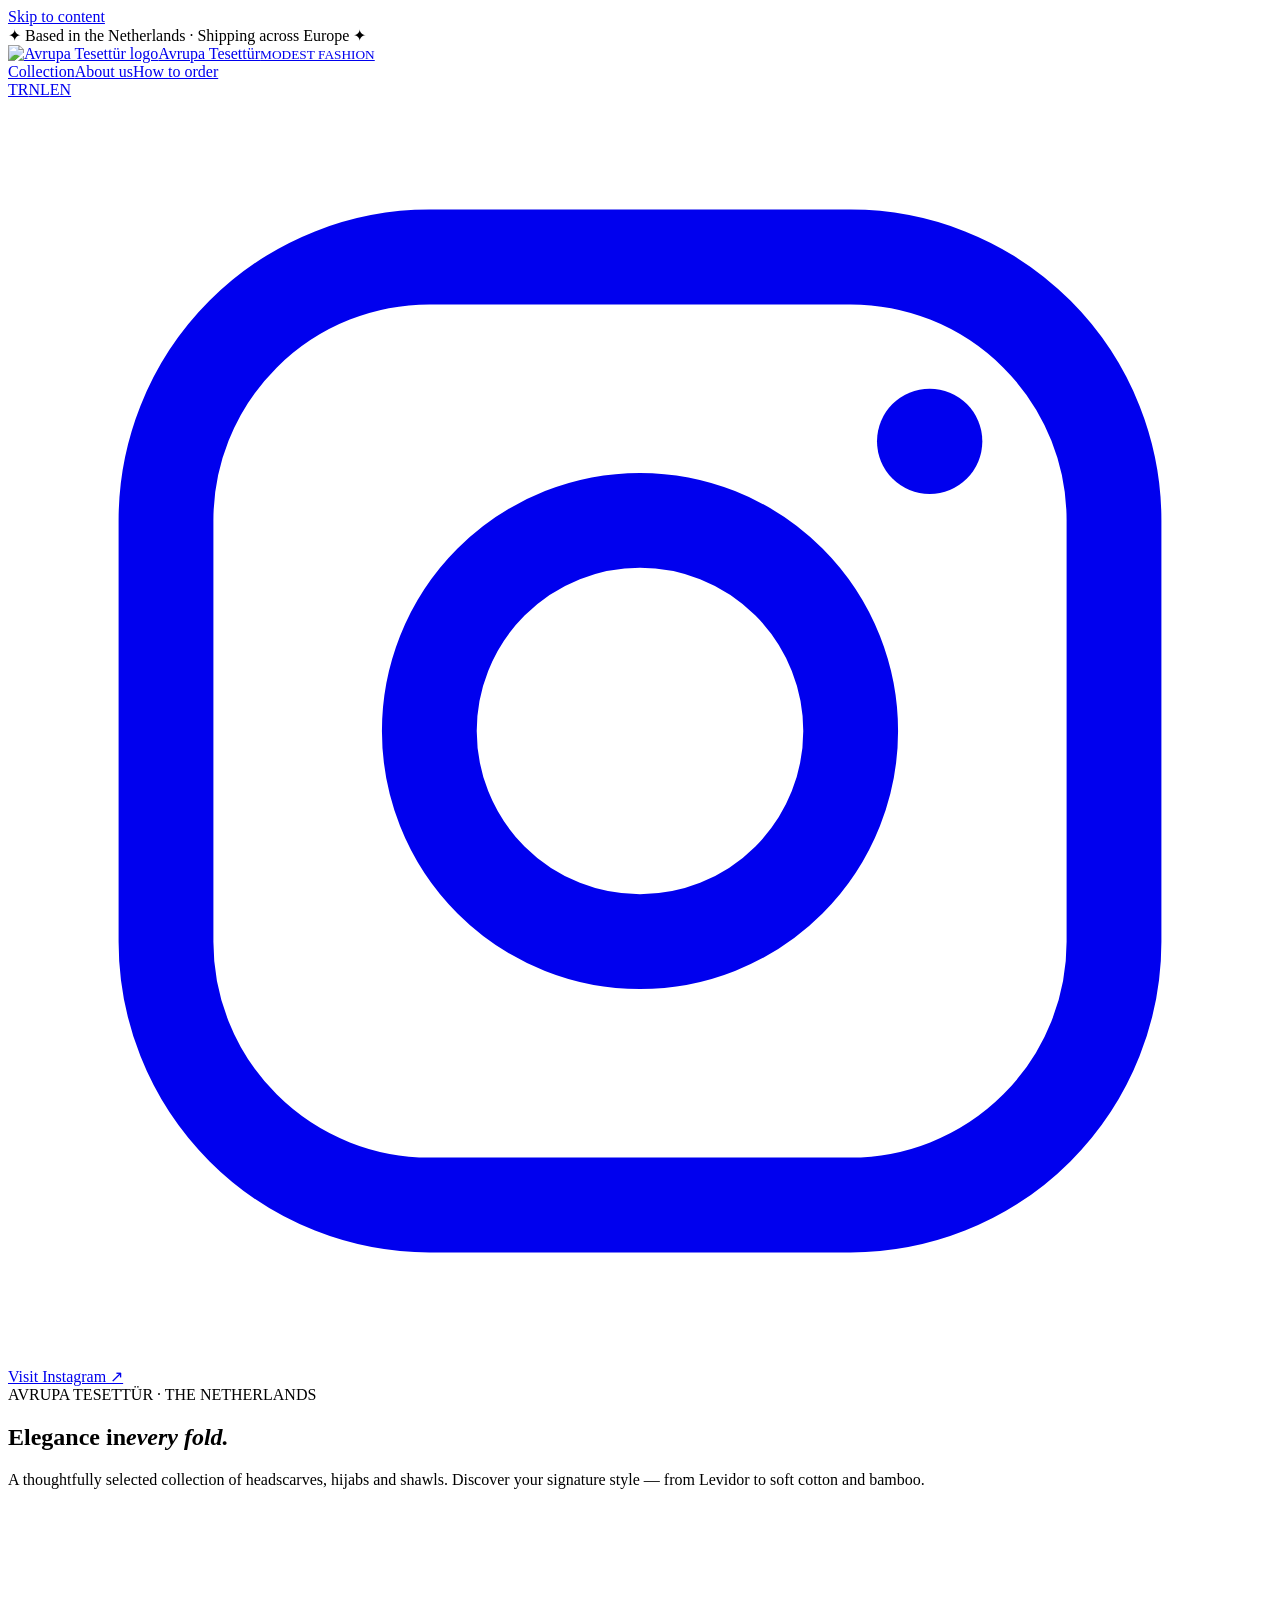
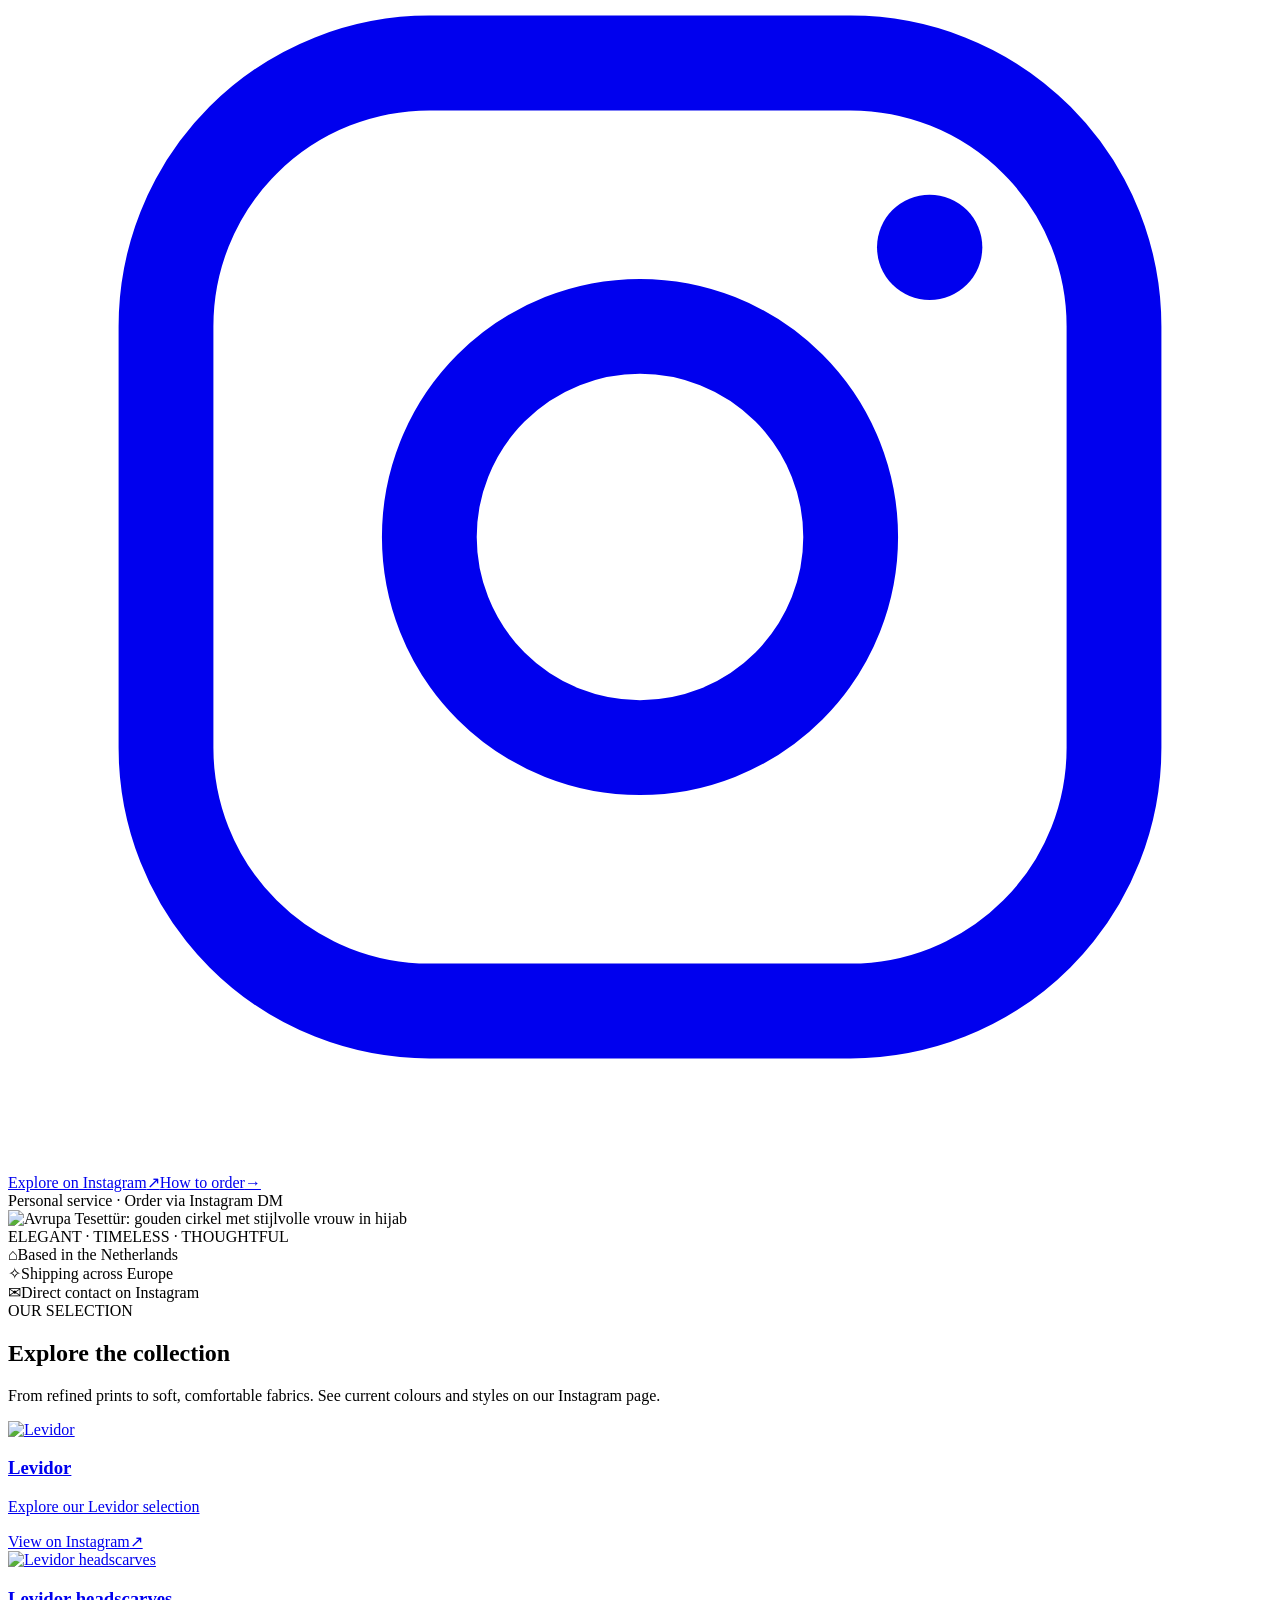
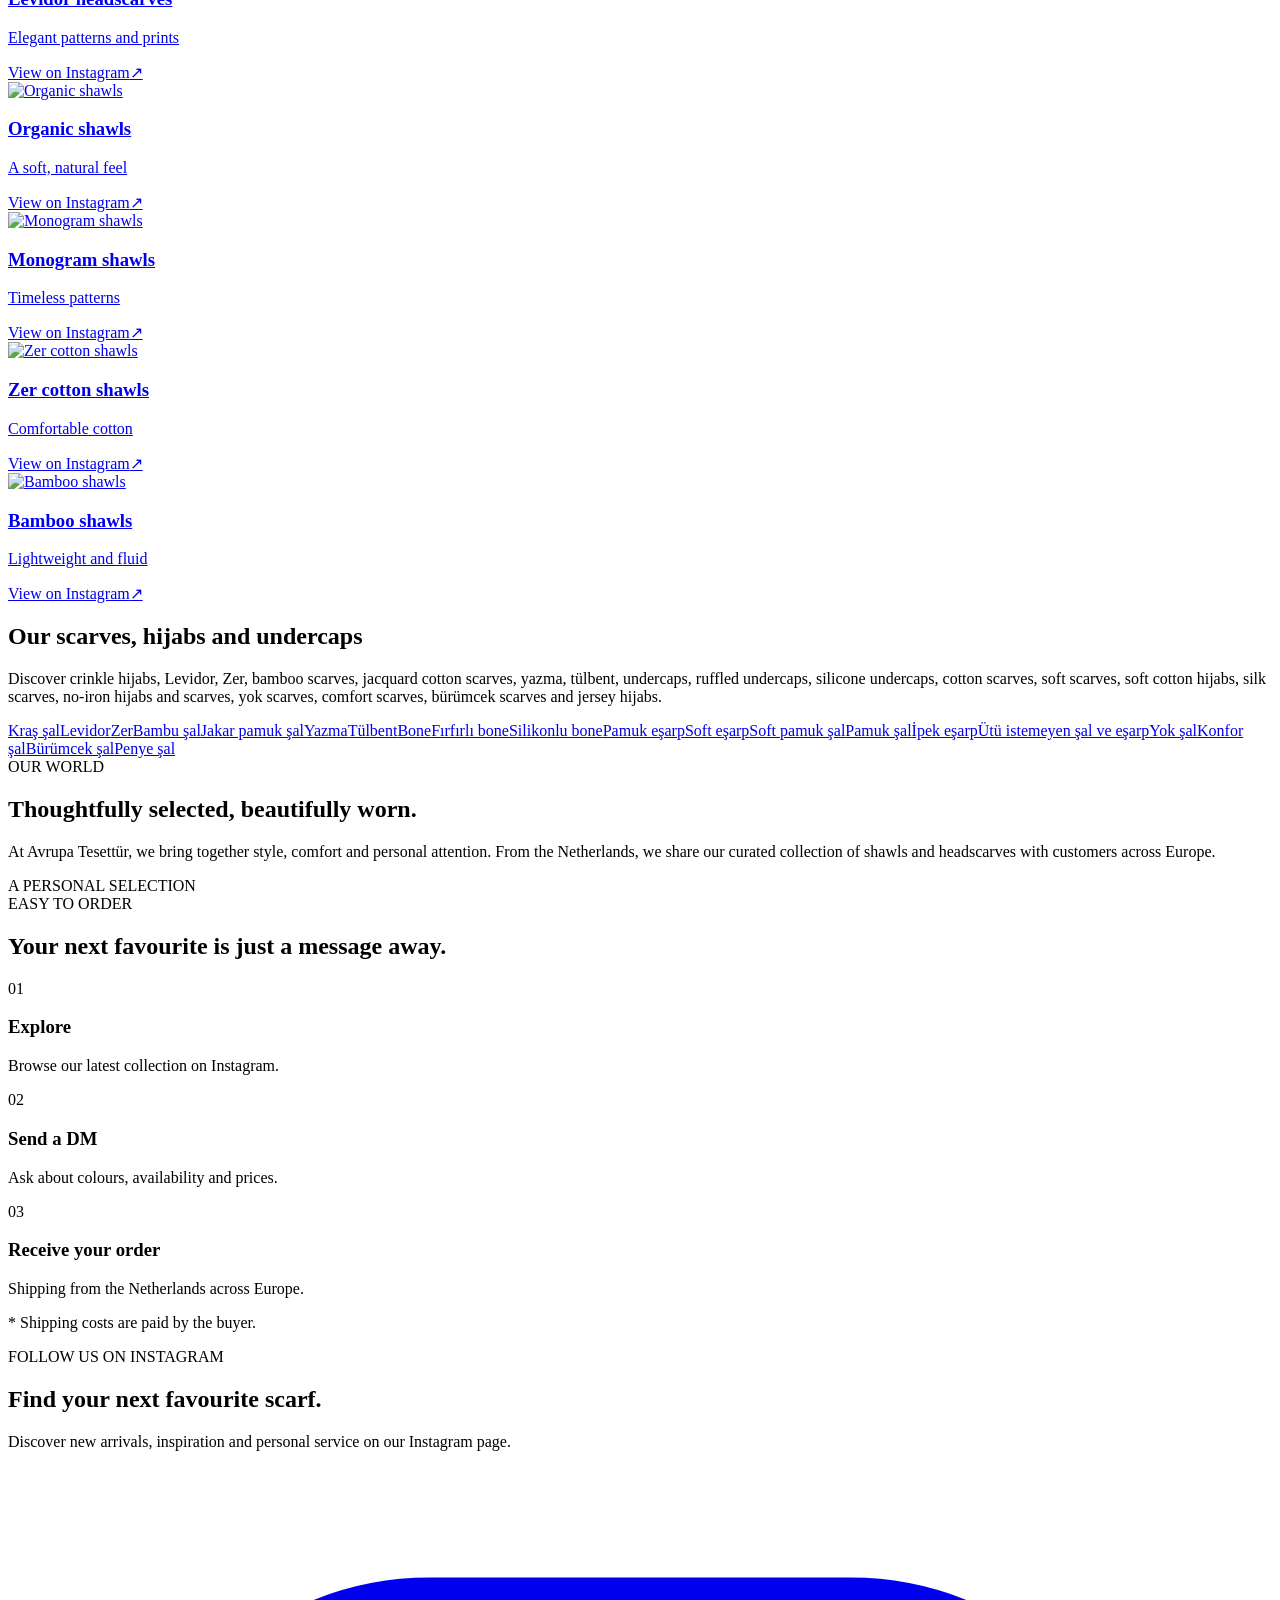
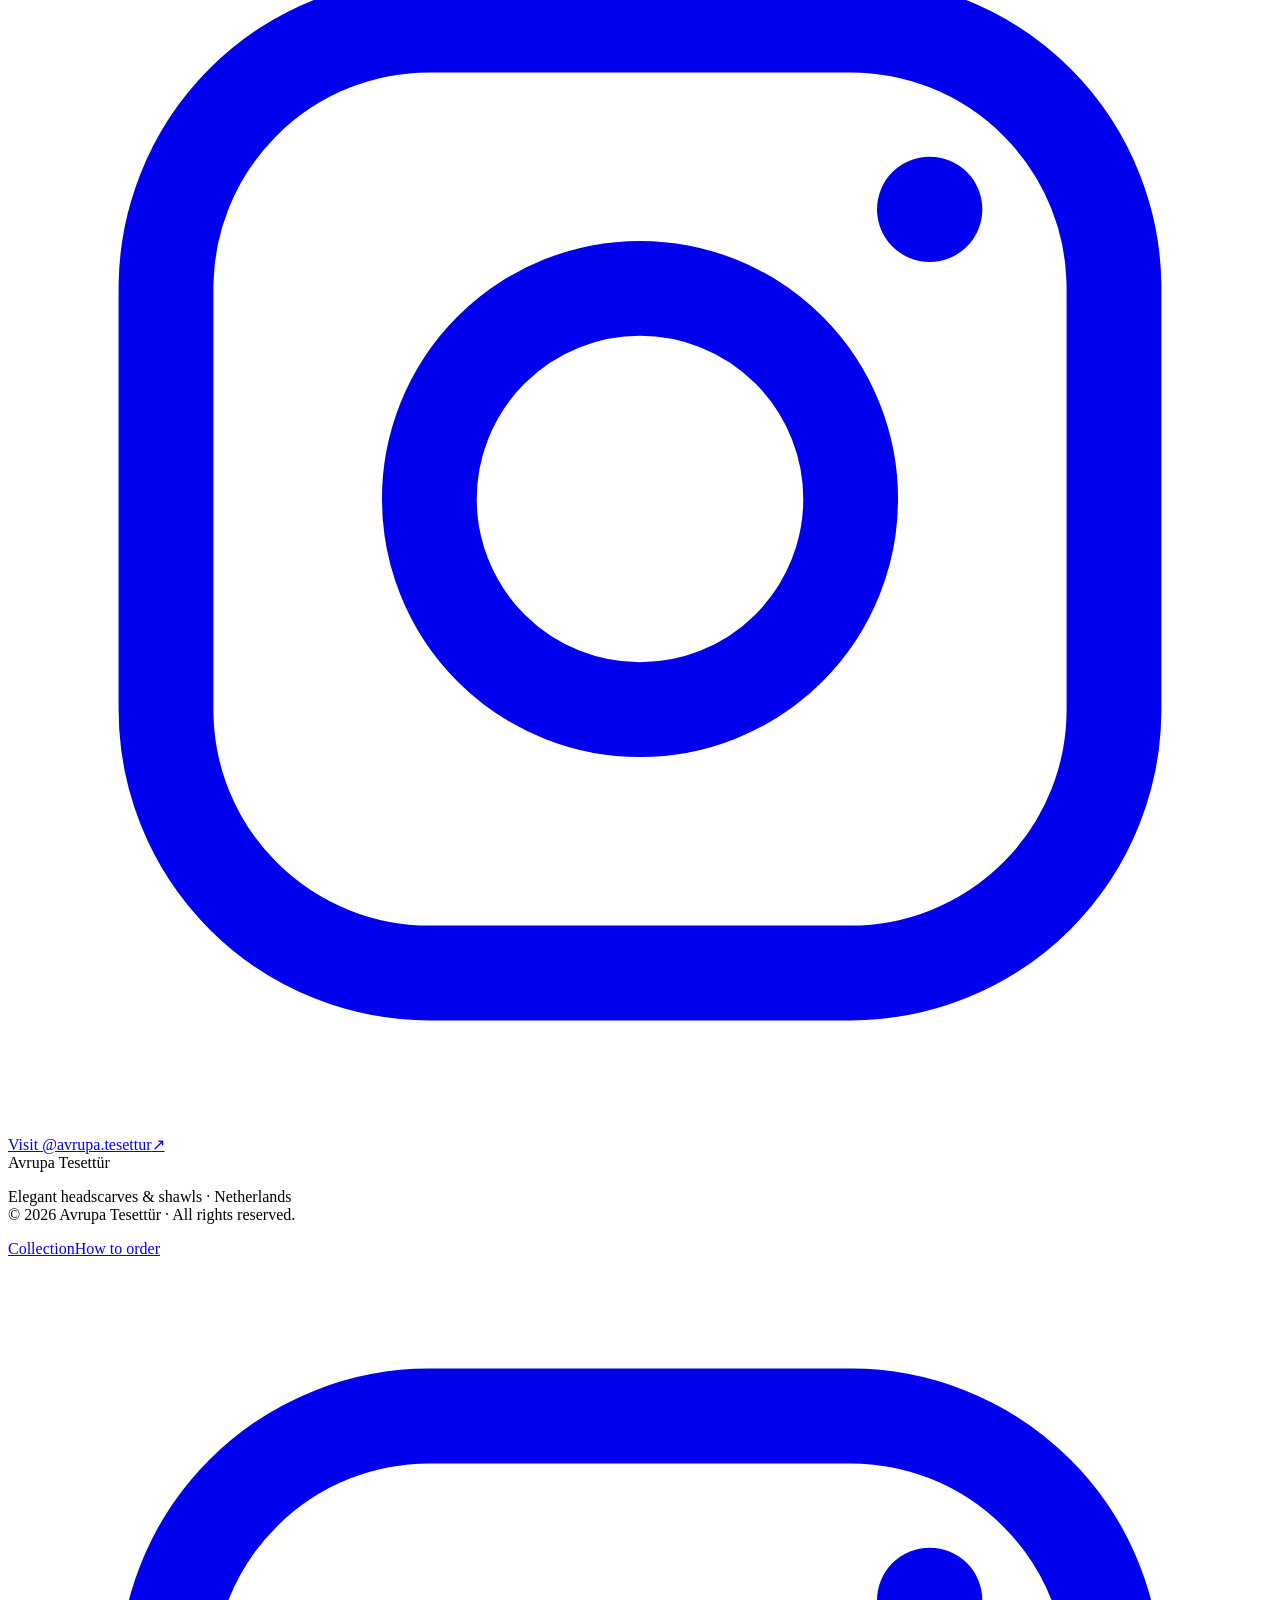
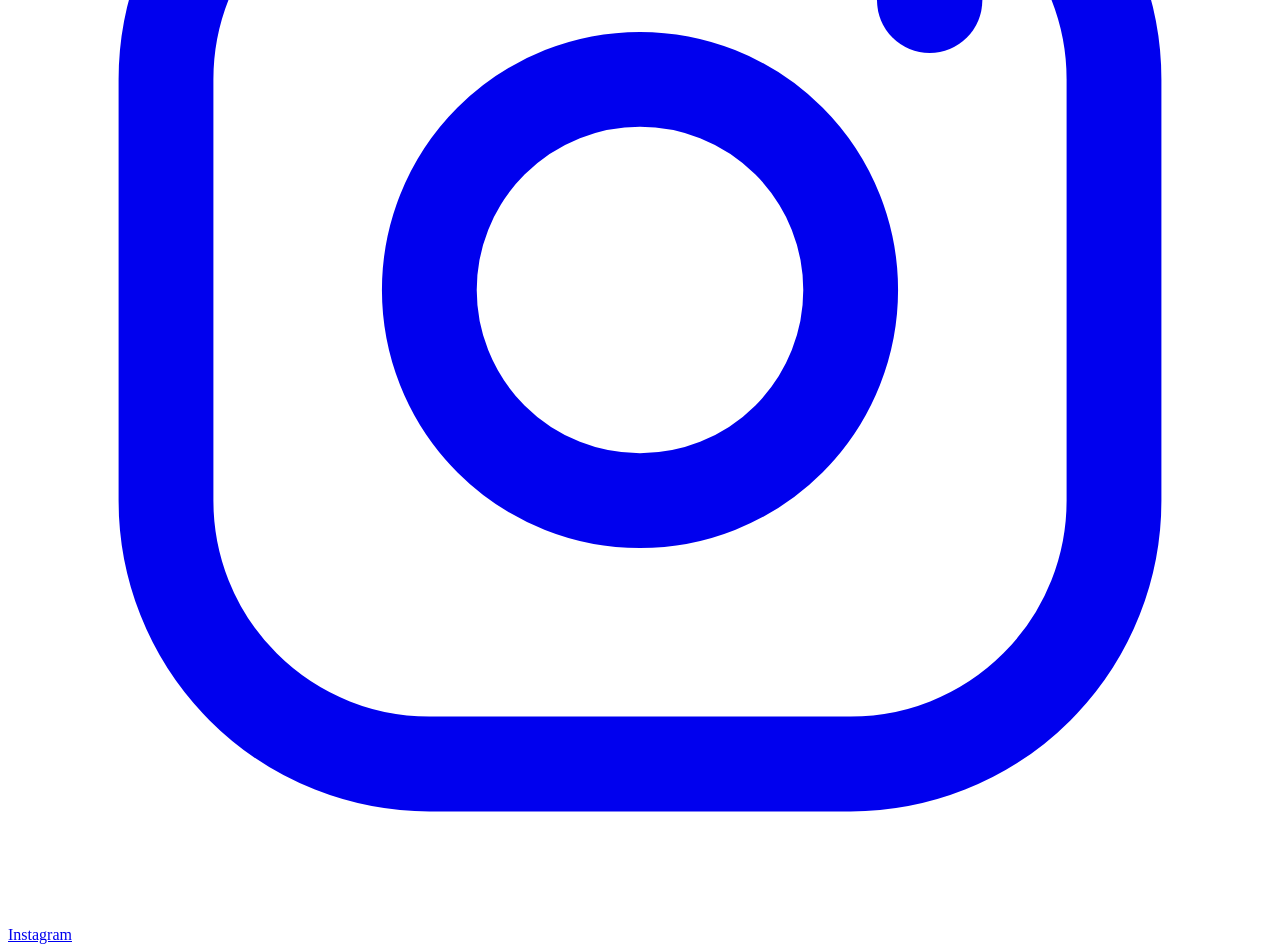
==== en/index.html @ 4cc17f1e "Add en/index.html" ====
<!DOCTYPE html>

<html lang="en">
<head>
<meta charset="utf-8"/>
<meta content="width=device-width, initial-scale=1" name="viewport"/>
<meta content="#f6f0e7" name="theme-color"/>
<meta content="index,follow,max-image-preview:large" name="robots"/>
<title>Levidor Hijabs, Headscarves &amp; Shawls | Avrupa Tesettür Netherlands</title>
<meta content="Discover Levidor headscarves, elegant hijabs, organic, cotton and bamboo shawls at Avrupa Tesettür. Based in the Netherlands, shipping across Europe. Order via Instagram." name="description"/>
<meta content="website" property="og:type"/>
<meta content="en_GB" property="og:locale"/>
<meta content="Avrupa Tesettür" property="og:site_name"/>
<meta content="Levidor Hijabs, Headscarves &amp; Shawls | Avrupa Tesettür Netherlands" property="og:title"/>
<meta content="Discover Levidor headscarves, elegant hijabs, organic, cotton and bamboo shawls at Avrupa Tesettür. Based in the Netherlands, shipping across Europe. Order via Instagram." property="og:description"/>
<meta content="summary_large_image" name="twitter:card"/>
<link href="../assets/favicon.png" rel="icon" type="image/png"/>
<link as="image" href="../assets/logo.webp" rel="preload"/>
<link href="../assets/styles.css" rel="stylesheet"/>
<script type="application/ld+json">{"@context": "https://schema.org", "@type": "Organization", "name": "Avrupa Tesettür", "description": "Discover Levidor headscarves, elegant hijabs, organic, cotton and bamboo shawls at Avrupa Tesettür. Based in the Netherlands, shipping across Europe. Order via Instagram.", "sameAs": ["https://www.instagram.com/avrupa.tesettur/"], "areaServed": {"@type": "Place", "name": "Europe"}, "knowsLanguage": ["nl", "en", "tr"]}</script>
</head>
<body>
<a class="skip" href="#main">Skip to content</a>
<div class="announcement">✦ <span></span>Based in the Netherlands · Shipping across Europe<span></span> ✦</div>
<header class="header"><div class="wrap header-inner">
<a aria-label="Avrupa Tesettür" class="brand" href="./"><img alt="Avrupa Tesettür logo" height="56" src="../assets/logo.webp" width="56"/><span class="brand-name">Avrupa Tesettür<small>MODEST FASHION</small></span></a>
<nav aria-label="Main navigation" class="nav"><a href="#collectie">Collection</a><a href="#over-ons">About us</a><a href="#bestellen">How to order</a></nav>
<div class="header-right"><div aria-label="Choose language" class="langs"><a data-lang="tr" href="../" hreflang="tr" lang="tr">TR</a><a data-lang="nl" href="../nl/" hreflang="nl" lang="nl">NL</a><a aria-current="page" data-lang="en" href="./" hreflang="en" lang="en">EN</a></div><a class="header-cta" href="https://www.instagram.com/avrupa.tesettur/" rel="noopener noreferrer" target="_blank"><svg aria-hidden="true" class="insta-icon" fill="none" stroke="currentColor" stroke-width="1.8" viewbox="0 0 24 24"><rect height="18" rx="5" width="18" x="3" y="3"></rect><circle cx="12" cy="12" r="4"></circle><circle cx="17.5" cy="6.5" fill="currentColor" r="1" stroke="none"></circle></svg>Visit Instagram ↗</a></div>
</div></header>
<main id="main">
<section class="hero"><div class="wrap hero-grid"><div class="hero-content"><div class="eyebrow">AVRUPA TESETTÜR · THE NETHERLANDS</div><h1>Elegance in<em>every fold.</em></h1><p class="hero-lead">A thoughtfully selected collection of headscarves, hijabs and shawls. Discover your signature style — from Levidor to soft cotton and bamboo.</p><div class="buttons"><a class="btn btn-dark" href="https://www.instagram.com/avrupa.tesettur/" rel="noopener noreferrer" target="_blank"><svg aria-hidden="true" class="insta-icon" fill="none" stroke="currentColor" stroke-width="1.8" viewbox="0 0 24 24"><rect height="18" rx="5" width="18" x="3" y="3"></rect><circle cx="12" cy="12" r="4"></circle><circle cx="17.5" cy="6.5" fill="currentColor" r="1" stroke="none"></circle></svg>Explore on Instagram<span aria-hidden="true" class="arrow">↗</span></a><a class="btn btn-outline" href="#bestellen">How to order<span aria-hidden="true" class="arrow">→</span></a></div><div class="hero-foot"><span class="dot"></span>Personal service · Order via Instagram DM</div></div><div class="hero-visual"><img alt="Avrupa Tesettür: gouden cirkel met stijlvolle vrouw in hijab" class="hero-logo" height="445" src="../assets/logo.webp" width="445"/><div class="round-stamp">ELEGANT · TIMELESS · THOUGHTFUL</div></div></div></section>
<div class="trust"><div class="wrap trust-grid"><div class="trust-item"><span aria-hidden="true" class="trust-icon">⌂</span>Based in the Netherlands</div><div class="trust-item"><span aria-hidden="true" class="trust-icon">✧</span>Shipping across Europe</div><div class="trust-item"><span aria-hidden="true" class="trust-icon">✉</span>Direct contact on Instagram</div></div></div>
<section class="section collection" id="collectie"><div class="wrap"><div class="section-head"><div class="section-kicker">OUR SELECTION</div><h2>Explore the collection</h2><p>From refined prints to soft, comfortable fabrics. See current colours and styles on our Instagram page.</p></div><div class="cards"><a aria-label="Levidor — View on Instagram" class="collection-card" href="https://www.instagram.com/avrupa.tesettur/" rel="noopener noreferrer" target="_blank"><img alt="Levidor" height="94" loading="lazy" src="../assets/collection-1.webp" width="94"/><div class="card-info"><h3>Levidor</h3><p>Explore our Levidor selection</p><span class="card-link">View on Instagram<span aria-hidden="true">↗</span></span></div></a>
<a aria-label="Levidor headscarves — View on Instagram" class="collection-card" href="https://www.instagram.com/avrupa.tesettur/" rel="noopener noreferrer" target="_blank"><img alt="Levidor headscarves" height="94" loading="lazy" src="../assets/collection-2.webp" width="94"/><div class="card-info"><h3>Levidor headscarves</h3><p>Elegant patterns and prints</p><span class="card-link">View on Instagram<span aria-hidden="true">↗</span></span></div></a>
<a aria-label="Organic shawls — View on Instagram" class="collection-card" href="https://www.instagram.com/avrupa.tesettur/" rel="noopener noreferrer" target="_blank"><img alt="Organic shawls" height="94" loading="lazy" src="../assets/collection-3.webp" width="94"/><div class="card-info"><h3>Organic shawls</h3><p>A soft, natural feel</p><span class="card-link">View on Instagram<span aria-hidden="true">↗</span></span></div></a>
<a aria-label="Monogram shawls — View on Instagram" class="collection-card" href="https://www.instagram.com/avrupa.tesettur/" rel="noopener noreferrer" target="_blank"><img alt="Monogram shawls" height="94" loading="lazy" src="../assets/collection-4.webp" width="94"/><div class="card-info"><h3>Monogram shawls</h3><p>Timeless patterns</p><span class="card-link">View on Instagram<span aria-hidden="true">↗</span></span></div></a>
<a aria-label="Zer cotton shawls — View on Instagram" class="collection-card" href="https://www.instagram.com/avrupa.tesettur/" rel="noopener noreferrer" target="_blank"><img alt="Zer cotton shawls" height="94" loading="lazy" src="../assets/collection-5.webp" width="94"/><div class="card-info"><h3>Zer cotton shawls</h3><p>Comfortable cotton</p><span class="card-link">View on Instagram<span aria-hidden="true">↗</span></span></div></a>
<a aria-label="Bamboo shawls — View on Instagram" class="collection-card" href="https://www.instagram.com/avrupa.tesettur/" rel="noopener noreferrer" target="_blank"><img alt="Bamboo shawls" height="94" loading="lazy" src="../assets/collection-6.webp" width="94"/><div class="card-info"><h3>Bamboo shawls</h3><p>Lightweight and fluid</p><span class="card-link">View on Instagram<span aria-hidden="true">↗</span></span></div></a></div></div></section><section class="section product-keywords" id="urunler"><div class="wrap"><div class="section-head"><h2>Our scarves, hijabs and undercaps</h2><p>Discover crinkle hijabs, Levidor, Zer, bamboo scarves, jacquard cotton scarves, yazma, tülbent, undercaps, ruffled undercaps, silicone undercaps, cotton scarves, soft scarves, soft cotton hijabs, silk scarves, no-iron hijabs and scarves, yok scarves, comfort scarves, bürümcek scarves and jersey hijabs.</p></div><div class="keyword-grid"><a class="keyword-chip" href="https://www.instagram.com/avrupa.tesettur/" rel="noopener noreferrer" target="_blank">Kraş şal</a><a class="keyword-chip" href="https://www.instagram.com/avrupa.tesettur/" rel="noopener noreferrer" target="_blank">Levidor</a><a class="keyword-chip" href="https://www.instagram.com/avrupa.tesettur/" rel="noopener noreferrer" target="_blank">Zer</a><a class="keyword-chip" href="https://www.instagram.com/avrupa.tesettur/" rel="noopener noreferrer" target="_blank">Bambu şal</a><a class="keyword-chip" href="https://www.instagram.com/avrupa.tesettur/" rel="noopener noreferrer" target="_blank">Jakar pamuk şal</a><a class="keyword-chip" href="https://www.instagram.com/avrupa.tesettur/" rel="noopener noreferrer" target="_blank">Yazma</a><a class="keyword-chip" href="https://www.instagram.com/avrupa.tesettur/" rel="noopener noreferrer" target="_blank">Tülbent</a><a class="keyword-chip" href="https://www.instagram.com/avrupa.tesettur/" rel="noopener noreferrer" target="_blank">Bone</a><a class="keyword-chip" href="https://www.instagram.com/avrupa.tesettur/" rel="noopener noreferrer" target="_blank">Fırfırlı bone</a><a class="keyword-chip" href="https://www.instagram.com/avrupa.tesettur/" rel="noopener noreferrer" target="_blank">Silikonlu bone</a><a class="keyword-chip" href="https://www.instagram.com/avrupa.tesettur/" rel="noopener noreferrer" target="_blank">Pamuk eşarp</a><a class="keyword-chip" href="https://www.instagram.com/avrupa.tesettur/" rel="noopener noreferrer" target="_blank">Soft eşarp</a><a class="keyword-chip" href="https://www.instagram.com/avrupa.tesettur/" rel="noopener noreferrer" target="_blank">Soft pamuk şal</a><a class="keyword-chip" href="https://www.instagram.com/avrupa.tesettur/" rel="noopener noreferrer" target="_blank">Pamuk şal</a><a class="keyword-chip" href="https://www.instagram.com/avrupa.tesettur/" rel="noopener noreferrer" target="_blank">İpek eşarp</a><a class="keyword-chip" href="https://www.instagram.com/avrupa.tesettur/" rel="noopener noreferrer" target="_blank">Ütü istemeyen şal ve eşarp</a><a class="keyword-chip" href="https://www.instagram.com/avrupa.tesettur/" rel="noopener noreferrer" target="_blank">Yok şal</a><a class="keyword-chip" href="https://www.instagram.com/avrupa.tesettur/" rel="noopener noreferrer" target="_blank">Konfor şal</a><a class="keyword-chip" href="https://www.instagram.com/avrupa.tesettur/" rel="noopener noreferrer" target="_blank">Bürümcek şal</a><a class="keyword-chip" href="https://www.instagram.com/avrupa.tesettur/" rel="noopener noreferrer" target="_blank">Penye şal</a></div></div></section>
<section class="about" id="over-ons"><div class="wrap about-inner"><div><div class="section-kicker">OUR WORLD</div><h2>Thoughtfully selected, beautifully worn.</h2><p>At Avrupa Tesettür, we bring together style, comfort and personal attention. From the Netherlands, we share our curated collection of shawls and headscarves with customers across Europe.</p></div><div class="about-mark"><div>A PERSONAL SELECTION</div></div></div></section>
<section class="section how" id="bestellen"><div class="wrap"><div class="section-head"><div class="section-kicker">EASY TO ORDER</div><h2>Your next favourite is just a message away.</h2></div><div class="steps"><div class="step"><span class="step-num">01</span><h3>Explore</h3><p>Browse our latest collection on Instagram.</p></div>
<div class="step"><span class="step-num">02</span><h3>Send a DM</h3><p>Ask about colours, availability and prices.</p></div>
<div class="step"><span class="step-num">03</span><h3>Receive your order</h3><p>Shipping from the Netherlands across Europe.</p></div></div><p class="shipping">* Shipping costs are paid by the buyer.</p></div></section>
<section class="final"><div class="section-kicker">FOLLOW US ON INSTAGRAM</div><h2>Find your next favourite scarf.</h2><p>Discover new arrivals, inspiration and personal service on our Instagram page.</p><a class="btn btn-dark" href="https://www.instagram.com/avrupa.tesettur/" rel="noopener noreferrer" target="_blank"><svg aria-hidden="true" class="insta-icon" fill="none" stroke="currentColor" stroke-width="1.8" viewbox="0 0 24 24"><rect height="18" rx="5" width="18" x="3" y="3"></rect><circle cx="12" cy="12" r="4"></circle><circle cx="17.5" cy="6.5" fill="currentColor" r="1" stroke="none"></circle></svg>Visit @avrupa.tesettur<span aria-hidden="true" class="arrow">↗</span></a></section>
</main>
<footer class="footer"><div class="wrap footer-inner"><div><div class="brand-name">Avrupa Tesettür</div><p>Elegant headscarves &amp; shawls · Netherlands<br/>© 2026 Avrupa Tesettür · All rights reserved.</p></div><div class="footer-links"><a href="#collectie">Collection</a><a href="#bestellen">How to order</a><a href="https://www.instagram.com/avrupa.tesettur/" rel="noopener noreferrer" target="_blank"><svg aria-hidden="true" class="insta-icon" fill="none" stroke="currentColor" stroke-width="1.8" viewbox="0 0 24 24"><rect height="18" rx="5" width="18" x="3" y="3"></rect><circle cx="12" cy="12" r="4"></circle><circle cx="17.5" cy="6.5" fill="currentColor" r="1" stroke="none"></circle></svg>Instagram</a></div></div></footer>
</body>
</html>
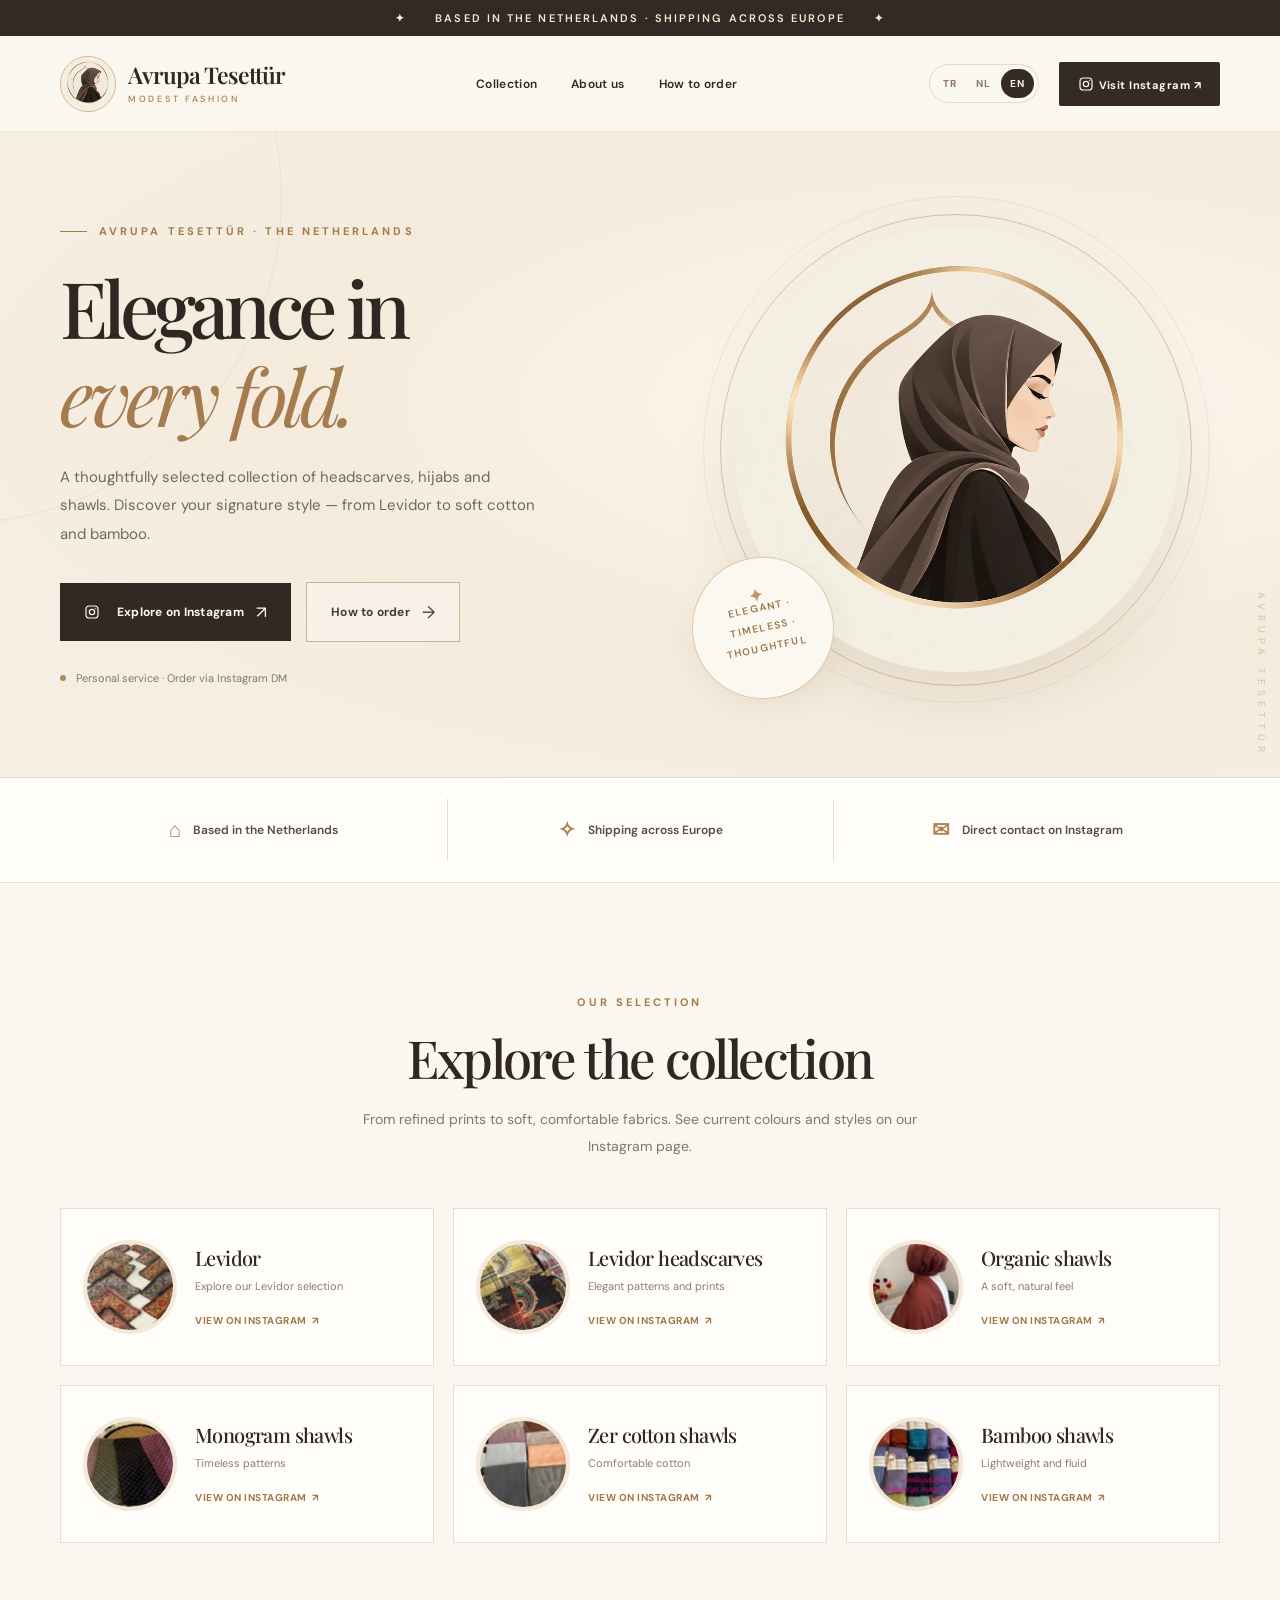
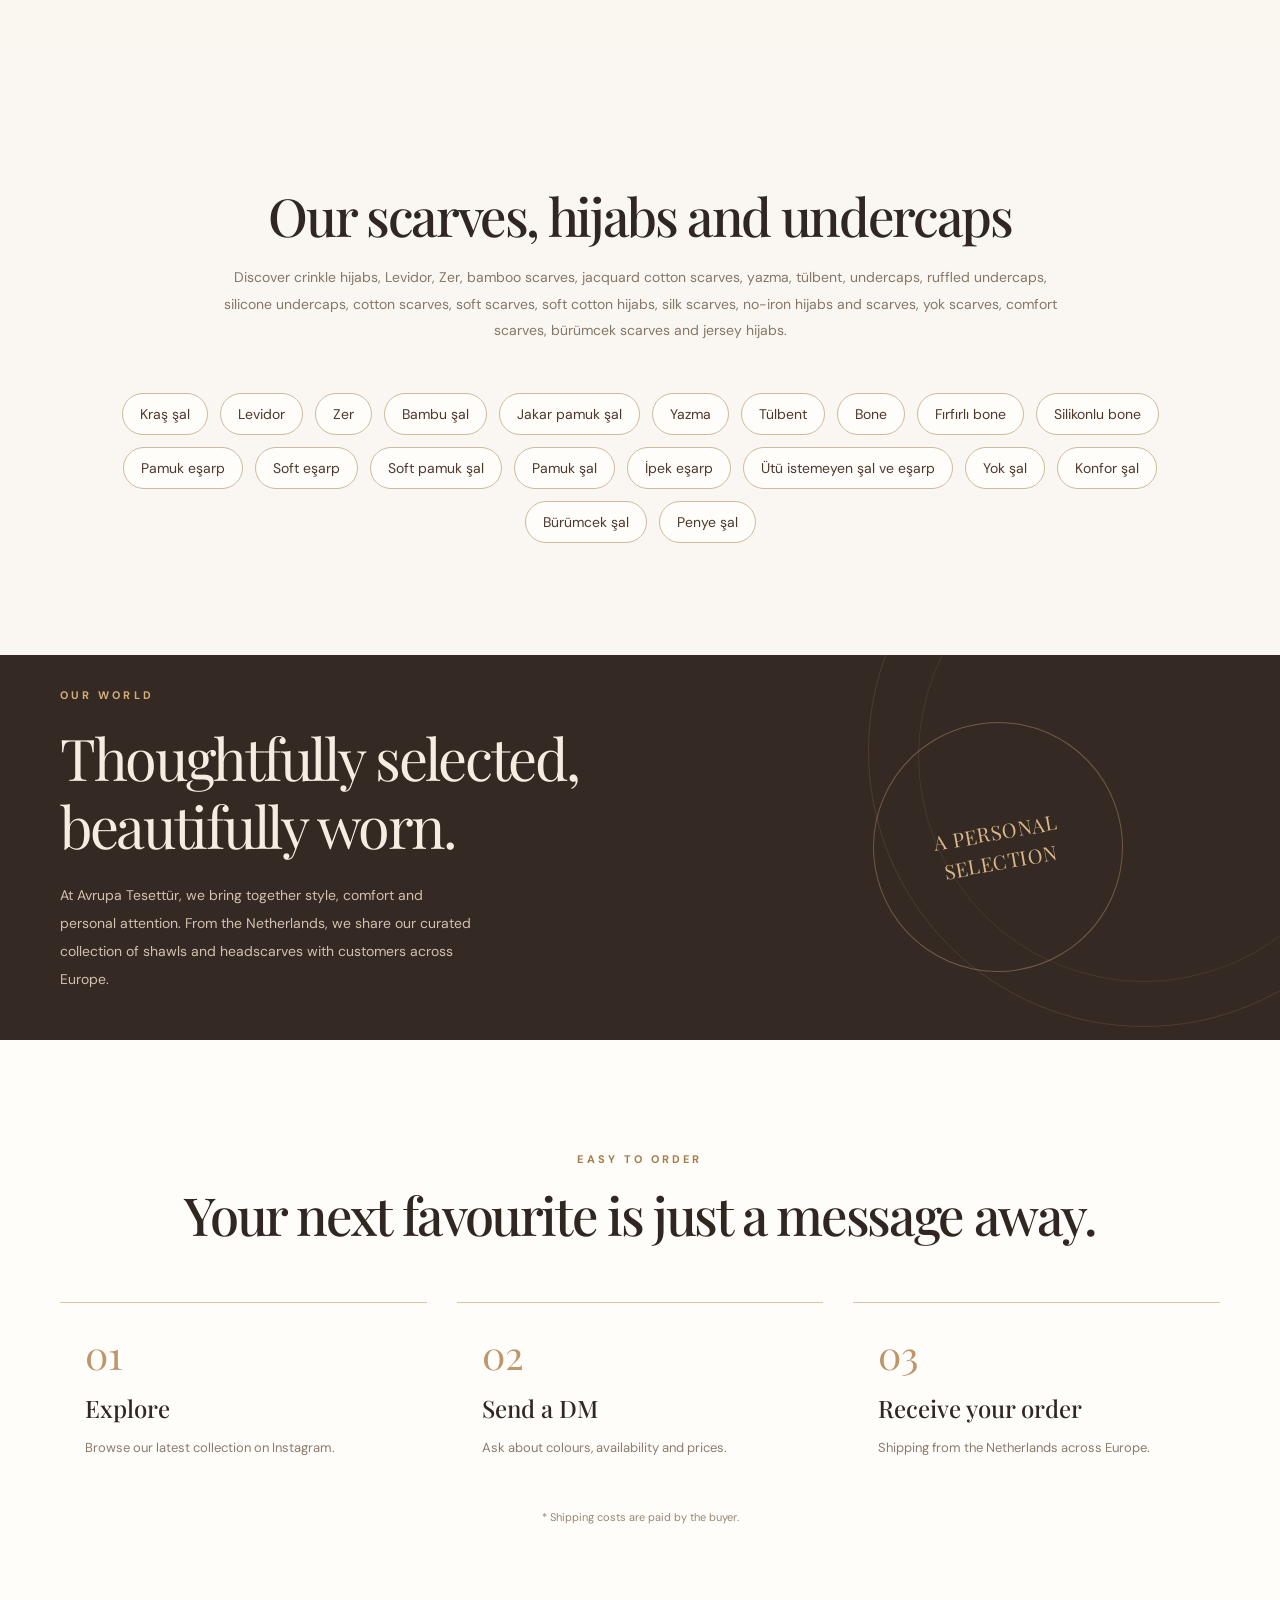
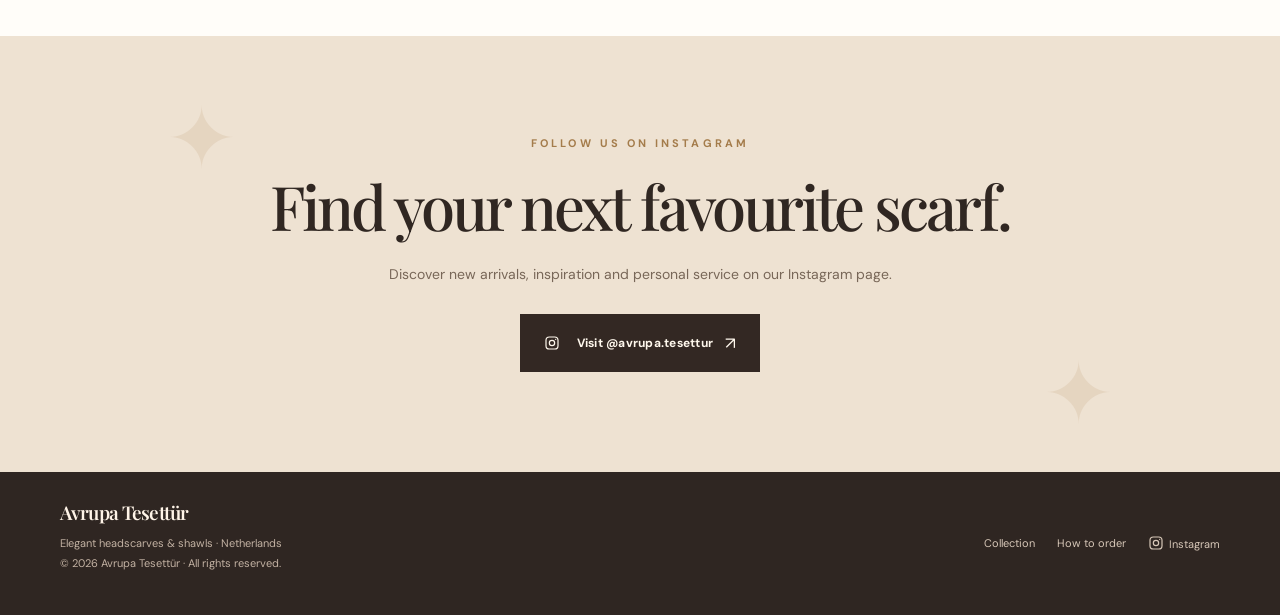
==== commit 5edec0d8: "SEO: add canonical and hreflang to en/index.html" ====
--- a/en/index.html
+++ b/en/index.html
@@ -14,6 +14,11 @@
 <meta content="Levidor Hijabs, Headscarves &amp; Shawls | Avrupa Tesettür Netherlands" property="og:title"/>
 <meta content="Discover Levidor headscarves, elegant hijabs, organic, cotton and bamboo shawls at Avrupa Tesettür. Based in the Netherlands, shipping across Europe. Order via Instagram." property="og:description"/>
 <meta content="summary_large_image" name="twitter:card"/>
+<link rel="canonical" href="https://avrupatesettur.github.io/en/"/>
+<link rel="alternate" hreflang="tr" href="https://avrupatesettur.github.io/"/>
+<link rel="alternate" hreflang="nl" href="https://avrupatesettur.github.io/nl/"/>
+<link rel="alternate" hreflang="en" href="https://avrupatesettur.github.io/en/"/>
+<link rel="alternate" hreflang="x-default" href="https://avrupatesettur.github.io/nl/"/>
 <link href="../assets/favicon.png" rel="icon" type="image/png"/>
 <link as="image" href="../assets/logo.webp" rel="preload"/>
 <link href="../assets/styles.css" rel="stylesheet"/>
--- a/assets/styles.css
+++ b/assets/styles.css
@@ -0,0 +1,10 @@
+@import url('https://fonts.googleapis.com/css2?family=DM+Sans:wght@400;500;600;700&family=Playfair+Display:ital,wght@0,400;0,500;0,600;1,400;1,500&display=swap');
+:root{--cream:#f6f0e7;--cream2:#fbf8f2;--white:#fffdfa;--ink:#302722;--muted:#796c60;--gold:#ac7b44;--goldlight:#d8b78d;--line:#e8dccb;--dark:#302620;--sans:'DM Sans',Arial,sans-serif;--serif:'Playfair Display',Georgia,serif}
+*{box-sizing:border-box}html{scroll-behavior:smooth}body{margin:0;background:var(--cream2);color:var(--ink);font-family:var(--sans);-webkit-font-smoothing:antialiased}a{color:inherit;text-decoration:none}a:focus-visible,button:focus-visible{outline:3px solid #ac7b44;outline-offset:4px}::selection{background:#d8b78d;color:#302620}.skip{position:absolute;top:-80px;left:10px;background:#fff;padding:10px;z-index:20}.skip:focus{top:10px}.wrap{width:min(1160px,calc(100% - 56px));margin-inline:auto}.announcement{background:#342a25;color:#f8e8d3;text-align:center;padding:11px 15px;font-size:11px;letter-spacing:.19em;text-transform:uppercase;font-weight:600}.announcement span{color:#d4aa72;margin:0 12px}.header{height:96px;background:rgba(250,247,241,.95);border-bottom:1px solid rgba(172,123,68,.15);position:relative;z-index:10}.header-inner{height:100%;display:flex;align-items:center;justify-content:space-between;gap:20px}.brand{display:flex;align-items:center;gap:12px;min-width:220px}.brand img{width:56px;height:56px;object-fit:cover;border-radius:50%;border:1px solid #d7b17c}.brand-name{font-family:var(--serif);font-size:23px;font-weight:600;letter-spacing:-.045em;line-height:1.1}.brand-name small{display:block;font:500 9px var(--sans);letter-spacing:.3em;color:var(--gold);margin-top:6px}.nav{display:flex;align-items:center;gap:34px;font-size:12px;font-weight:600;letter-spacing:.025em}.nav a:hover,.footer a:hover{color:var(--gold)}.header-right{display:flex;align-items:center;gap:20px}.langs{display:flex;gap:2px;border:1px solid #e4d7c5;padding:4px;border-radius:50px;align-items:center}.langs a{font-size:10px;font-weight:700;letter-spacing:.06em;padding:8px 9px;border-radius:50px;color:#8b7867}.langs a[aria-current=page]{background:#352a25;color:#fff7ed}.header-cta{background:#352a25;color:#fff8ec;font-size:11px;font-weight:700;letter-spacing:.04em;padding:14px 19px;border-radius:2px;white-space:nowrap;transition:background .2s}.header-cta:hover{background:#795635}.menu-button{display:none;background:transparent;border:0;font-size:24px;cursor:pointer}.hero{background:radial-gradient(ellipse at 76% 42%,#fdf9f1 0%,#f4ebdc 49%,#f5eee3 80%);position:relative;overflow:hidden}.hero:before{content:'';position:absolute;width:650px;height:650px;border:1px solid rgba(179,139,91,.14);border-radius:50%;top:-260px;left:-370px}.hero:after{content:'AVRUPA TESETTÜR';position:absolute;right:12px;bottom:20px;font:500 10px var(--sans);letter-spacing:.5em;color:rgba(125,94,59,.24);writing-mode:vertical-rl}.hero-grid{min-height:642px;display:grid;grid-template-columns:1.07fr .93fr;align-items:center;gap:25px;padding-top:60px;padding-bottom:70px}.hero-content{position:relative;z-index:2;padding:10px 0 0}.eyebrow,.section-kicker{color:#a47c4b;letter-spacing:.28em;font-size:11px;font-weight:700;text-transform:uppercase}.eyebrow:before{content:'';display:inline-block;width:27px;height:1px;background:#a47c4b;vertical-align:middle;margin-right:12px}.hero h1{font:500 clamp(53px,6.1vw,84px)/1.13 var(--serif);letter-spacing:-.065em;margin:25px 0 24px;max-width:720px}.hero h1 em{font-weight:400;color:#a57c4e;display:block;white-space:nowrap}.hero-lead{font-size:15px;line-height:1.9;color:#74675e;max-width:475px;margin:0 0 34px}.buttons{display:flex;align-items:center;flex-wrap:wrap;gap:15px}.btn{display:inline-flex;justify-content:center;align-items:center;gap:12px;padding:18px 24px;font-size:12px;font-weight:700;letter-spacing:.02em;min-height:54px;transition:transform .2s,background .2s}.btn:hover{transform:translateY(-2px)}.btn-dark{background:#332823;color:#fff8ed}.btn-dark:hover{background:#785535}.btn-outline{border:1px solid #cbb49b;color:#4c3b30;background:rgba(255,255,255,.25)}.arrow{font-size:17px;font-weight:400}.hero-foot{display:flex;align-items:center;gap:10px;margin-top:29px;color:#87786a;font-size:11px}.hero-foot .dot{width:6px;height:6px;background:#b28a58;border-radius:50%}.hero-visual{height:515px;display:flex;align-items:center;justify-content:center;position:relative}.hero-visual:before{content:'';position:absolute;width:470px;height:470px;border-radius:50%;border:1px solid rgba(175,126,72,.4)}.hero-visual:after{content:'';position:absolute;width:505px;height:505px;border-radius:50%;border:1px solid rgba(175,126,72,.13)}.hero-logo{width:min(445px,92%);aspect-ratio:1;border-radius:50%;object-fit:cover;box-shadow:0 22px 65px rgba(91,61,36,.1);position:relative;z-index:1}.round-stamp{position:absolute;bottom:8px;left:0;z-index:3;width:142px;height:142px;background:#fbf8f1;border:1px solid #e0c9a9;border-radius:50%;display:flex;align-items:center;justify-content:center;text-align:center;padding:22px;font:600 10px/2 var(--sans);letter-spacing:.14em;color:#9b7449;transform:rotate(-12deg);box-shadow:0 10px 30px rgba(72,48,28,.06)}.round-stamp:before{content:'✦';display:block;position:absolute;top:20px;font-size:17px;color:#bd9664}.trust{background:#fffdf9;border-top:1px solid #e7dccd;border-bottom:1px solid #e7dccd}.trust-grid{display:grid;grid-template-columns:repeat(3,1fr);min-height:104px;align-items:center}.trust-item{display:flex;align-items:center;justify-content:center;gap:12px;padding:17px 20px;font-size:12px;color:#594b3f;font-weight:600}.trust-item+.trust-item{border-left:1px solid #e7dccd}.trust-icon{font-size:21px;color:#ad8555}.section{padding:112px 0}.section-head{text-align:center;margin-bottom:49px}.section-head h2,.how h2{font:500 clamp(35px,4.1vw,55px)/1.2 var(--serif);letter-spacing:-.045em;margin:17px 0}.section-head p{max-width:570px;margin:0 auto;color:#857668;font-size:14px;line-height:1.9}.collection{background:#faf7f1}.cards{display:grid;grid-template-columns:repeat(3,minmax(0,1fr));gap:19px}.collection-card{display:flex;align-items:center;gap:18px;min-height:158px;background:#fffdf9;border:1px solid #e8dfd2;padding:24px 22px;transition:transform .25s,box-shadow .25s,border-color .25s}.collection-card:hover{transform:translateY(-4px);box-shadow:0 18px 35px rgba(75,55,36,.07);border-color:#c6a47c}.collection-card img{width:94px;height:94px;border-radius:50%;object-fit:cover;border:4px solid #f4e9d9;flex-shrink:0}.card-info{min-width:0}.card-info h3{font:500 20px/1.25 var(--serif);margin:0 0 8px;letter-spacing:-.03em}.card-info p{font-size:11px;line-height:1.5;color:#8b7d6f;margin:0 0 13px}.card-info .card-link{font-size:10px;letter-spacing:.05em;text-transform:uppercase;color:#a27748;font-weight:700}.card-info .card-link span{margin-left:5px}.collection-note{text-align:center;color:#a48d77;font-size:11px;margin:32px 0 0}.about{background:#342923;color:#f6ede2;position:relative;overflow:hidden}.about:before{content:'';position:absolute;right:-140px;top:-180px;width:550px;height:550px;border:1px solid rgba(216,183,141,.15);border-radius:50%}.about:after{content:'';position:absolute;right:-90px;top:-125px;width:450px;height:450px;border:1px solid rgba(216,183,141,.11);border-radius:50%}.about-inner{min-height:385px;display:grid;grid-template-columns:1.2fr .8fr;align-items:center;gap:50px;position:relative;z-index:1}.about .section-kicker{color:#d4ae7a}.about h2{font:400 clamp(37px,4.5vw,61px)/1.19 var(--serif);letter-spacing:-.04em;max-width:700px;margin:21px 0}.about p{font-size:14px;color:#d2c1b0;line-height:2;max-width:415px}.about-mark{display:flex;align-items:center;justify-content:center}.about-mark div{border:1px solid rgba(220,184,139,.35);border-radius:50%;height:250px;width:250px;display:flex;align-items:center;justify-content:center;text-align:center;font:400 20px/1.5 var(--serif);color:#d9b789;letter-spacing:.03em;padding:42px;transform:rotate(-10deg)}.how{background:#fffdf9}.steps{display:grid;grid-template-columns:repeat(3,1fr);gap:30px;margin-top:56px}.step{padding:25px 25px 10px;border-top:1px solid #d9c4a8}.step-num{font:400 39px var(--serif);color:#bd966a}.step h3{font:500 24px var(--serif);margin:12px 0}.step p{font-size:13px;line-height:1.9;color:#8b7b6e;margin:0}.shipping{text-align:center;margin:39px auto 0;color:#958675;font-size:11px}.final{background:#eee2d2;text-align:center;padding:100px 20px;position:relative;overflow:hidden}.final:before,.final:after{content:'✦';position:absolute;font:400 85px var(--serif);color:rgba(179,133,82,.14);top:40px;left:13%}.final:after{top:auto;left:auto;right:13%;bottom:28px}.final h2{font:500 clamp(38px,4.8vw,65px)/1.18 var(--serif);letter-spacing:-.05em;margin:20px auto;max-width:750px}.final p{color:#786758;line-height:1.8;font-size:14px;margin:0 auto 27px;max-width:560px}.footer{background:#2f2622;color:#d7c7b8;padding:30px 0}.footer-inner{display:flex;align-items:center;justify-content:space-between;gap:25px}.footer .brand-name{color:#fff4e8;font-size:19px}.footer p{font-size:11px;line-height:1.8;color:#c3b2a3}.footer-links{display:flex;gap:22px;align-items:center;font-size:11px}.footer-links a{white-space:nowrap}.insta-icon{width:16px;height:16px;display:inline-block;vertical-align:-3px;margin-right:5px}.sr-only{position:absolute;width:1px;height:1px;overflow:hidden;clip:rect(0,0,0,0);white-space:nowrap}
+@media(max-width:1040px){.nav{gap:17px}.header-cta{display:none}.hero-grid{min-height:570px}.hero-visual{height:440px}.hero-visual:before{width:400px;height:400px}.hero-visual:after{width:430px;height:430px}.hero-logo{width:380px}.round-stamp{left:-5px;bottom:0;width:116px;height:116px;font-size:8px}.collection-card{padding:18px 15px;gap:12px}.collection-card img{width:76px;height:76px}.card-info h3{font-size:18px}}
+@media(max-width:780px){.wrap{width:min(100% - 36px,610px)}.announcement{font-size:9px;letter-spacing:.1em;padding:10px}.header{height:78px}.brand{min-width:0}.brand img{width:48px;height:48px}.brand-name{font-size:20px}.header-right{gap:6px}.nav{display:none}.langs a{padding:8px 7px}.hero-grid{display:flex;flex-direction:column;gap:8px;padding:58px 0 56px;min-height:auto}.hero-content{text-align:center}.eyebrow{font-size:9px}.eyebrow:before{width:14px;margin-right:7px}.hero h1{font-size:clamp(46px,10vw,68px);margin:22px 0}.hero h1 em{white-space:normal}.hero-lead{font-size:14px;max-width:560px;margin:0 auto 27px}.buttons{justify-content:center}.hero-foot{justify-content:center}.hero-visual{height:350px;width:100%;margin-top:26px}.hero-visual:before{width:330px;height:330px}.hero-visual:after{width:345px;height:345px}.hero-logo{width:305px}.round-stamp{left:calc(50% - 184px);bottom:2px}.hero:after{display:none}.trust-grid{grid-template-columns:1fr;min-height:auto;padding:11px 0}.trust-item{padding:10px;font-size:11px}.trust-item+.trust-item{border-left:0}.section{padding:75px 0}.cards{grid-template-columns:repeat(2,minmax(0,1fr));gap:12px}.collection-card{min-height:140px}.about-inner{grid-template-columns:1fr;gap:20px;padding:78px 0}.about-mark{display:none}.steps{gap:12px}.step{padding:18px 8px}.step h3{font-size:21px}.footer-inner{flex-direction:column;text-align:center}.footer-links{flex-wrap:wrap;justify-content:center}}
+@media(max-width:530px){.wrap{width:calc(100% - 36px)}.brand-name{font-size:17px}.brand-name small{font-size:7px}.brand img{width:43px;height:43px}.header-right{gap:0}.langs{padding:2px}.langs a{font-size:9px;padding:8px 6px}.hero h1{font-size:48px}.hero-visual{height:318px}.hero-visual:before{width:290px;height:290px}.hero-visual:after{width:310px;height:310px}.hero-logo{width:275px}.round-stamp{left:calc(50% - 169px);width:95px;height:95px;font-size:7px;padding:14px}.round-stamp:before{top:11px;font-size:13px}.buttons{flex-direction:column;align-items:stretch}.btn{width:100%}.cards{grid-template-columns:1fr}.collection-card{min-height:124px;gap:19px;padding:18px}.collection-card img{width:86px;height:86px}.card-info h3{font-size:21px}.section-head h2,.how h2{font-size:39px}.steps{grid-template-columns:1fr;gap:12px;margin-top:30px}.step{padding:17px 12px}.step h3{margin:6px 0}.step-num{font-size:30px}.final{padding:80px 22px}.final h2{font-size:42px}.about h2{font-size:40px}}
+@media(prefers-reduced-motion:reduce){html{scroll-behavior:auto}*,*:before,*:after{transition:none!important}}
+
+/* Searchable product categories */
+.product-keywords{background:#faf7f2}.keyword-grid{display:flex;flex-wrap:wrap;gap:12px;justify-content:center;margin-top:28px}.keyword-chip{display:inline-block;border:1px solid #cdbb9f;border-radius:999px;padding:11px 17px;background:#fffdf9;color:#4d382e;text-decoration:none;font-size:14px;transition:background .2s,color .2s}.keyword-chip:hover{background:#4d382e;color:#fff}.product-keywords .section-head p{max-width:850px;margin-inline:auto}
